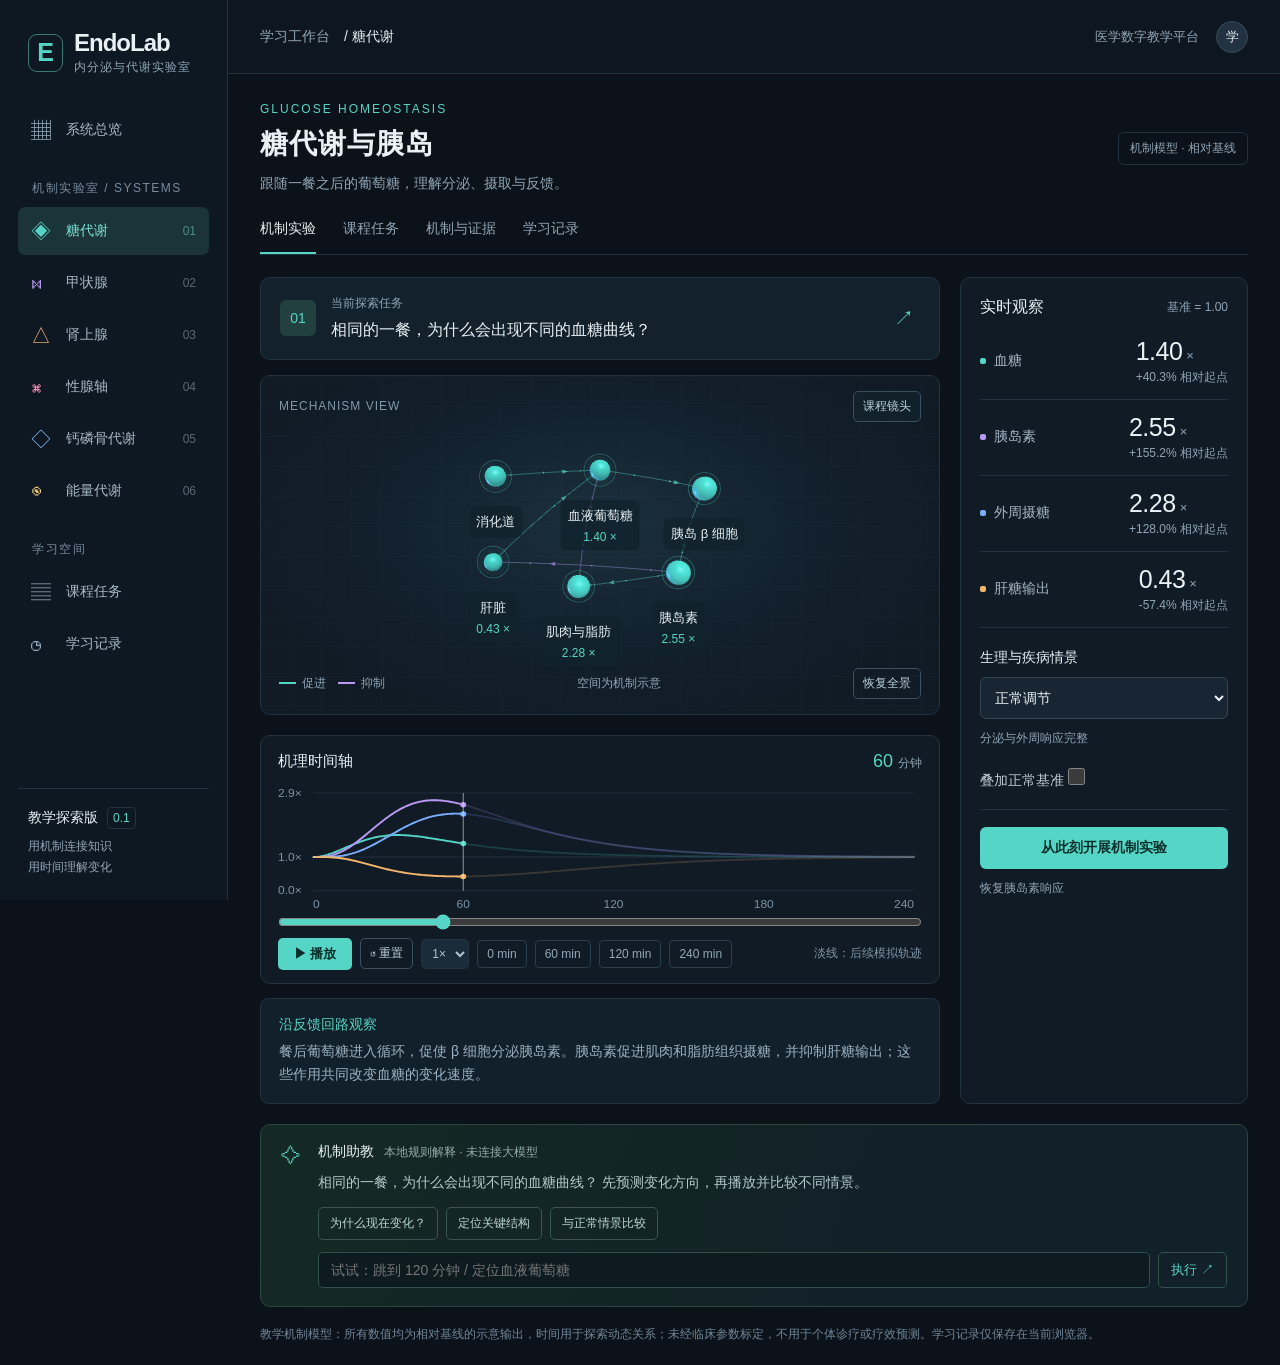
==== index.html @ 4e16eb35 "Build endocrine and metabolism mechanism learning platform" ====
<!doctype html>
<html lang="zh-CN"><head><meta charset="UTF-8"><meta name="viewport" content="width=device-width, initial-scale=1"><meta name="description" content="探索内分泌与代谢的动态机制、反馈回路和时间演化。"><title>EndoLab · 内分泌与代谢机制实验室</title><link rel="icon" type="image/svg+xml" href="data:image/svg+xml,%3Csvg xmlns='http://www.w3.org/2000/svg' viewBox='0 0 40 40'%3E%3Crect width='40' height='40' rx='10' fill='%2313212d'/%3E%3Cpath d='M11 10h18M11 20h13M11 30h18M11 10v20' stroke='%2355d5c5' stroke-width='4' fill='none'/%3E%3C/svg%3E"><link rel="stylesheet" href="./styles.css"><script type="importmap">{"imports":{"three":"./vendor/three.module.js"}}</script></head>
<body><div id="app"></div><script type="module" src="./app.js"></script></body></html>
---- styles.css ----
:root{color-scheme:dark;--bg:#0b121a;--surface:#101c27;--surface2:#152330;--line:#22323f;--text:#eaf1f5;--muted:#91a5b5;--mint:#55d5c5;--accent:var(--mint);font-family:Inter,-apple-system,BlinkMacSystemFont,"PingFang SC","Microsoft YaHei",sans-serif;font-size:16px}
*{box-sizing:border-box}body{margin:0;background:var(--bg);color:var(--text)}button,input,select{font:inherit}button,a,input,select{outline-offset:4px}button{cursor:pointer}button{color:inherit}button:disabled{cursor:default;opacity:.5}a{color:var(--mint);text-decoration:none}a:hover{text-decoration:underline}button{border:0;background:none}svg{display:block}p{line-height:1.75}h1,h2,h3,p{margin:0}button:focus-visible,a:focus-visible,input:focus-visible,select:focus-visible{outline:2px solid var(--mint)}
.shell{display:grid;grid-template-columns:228px minmax(0,1fr);min-height:100vh}.sidebar{border-right:1px solid var(--line);padding:29px 18px 22px;display:flex;flex-direction:column;background:#0e1822;position:sticky;top:0;height:100vh}.brand{display:flex;align-items:center;gap:11px;padding:0 10px 30px}.brand-symbol{width:35px;height:38px;border:1px solid #3b786f;color:var(--mint);font-size:25px;font-weight:700;display:grid;place-items:center;border-radius:9px}.brand-name{font-size:24px;letter-spacing:-1px;font-weight:650}.brand small{display:block;font-size:12px;color:var(--muted);letter-spacing:1px;margin-top:2px}.nav-label{font-size:12px;letter-spacing:1.5px;color:#788c9e;padding:22px 14px 10px}.side-button{display:flex;align-items:center;gap:12px;text-align:left;width:100%;padding:14px 13px;border-radius:7px;color:#a8b8c5;margin-bottom:4px;font-size:14px}.side-button:hover{background:#172633}.side-button.active{background:#1b3438;color:#7ce5d6}.side-icon{font-size:20px;line-height:1;width:23px;color:var(--color,var(--muted))}.side-num{margin-left:auto;font-size:12px;opacity:.5}.sidebar-bottom{margin-top:auto;border-top:1px solid var(--line);padding:18px 10px 0}.sidebar-bottom p{font-size:12px;color:var(--muted)}.edition{display:flex;align-items:center;gap:9px;font-size:14px;margin-bottom:7px}.edition span{padding:3px 5px;border:1px solid var(--line);border-radius:4px;font-size:12px;color:var(--mint)}
.main{min-width:0}.topbar{height:74px;border-bottom:1px solid var(--line);display:flex;align-items:center;justify-content:space-between;padding:0 32px;background:#0e1720}.breadcrumb{font-size:14px;color:var(--muted)}.breadcrumb b{font-weight:500;color:var(--text);margin-left:10px}.top-meta{display:flex;align-items:center;gap:17px;font-size:13px;color:var(--muted)}.avatar{display:grid;place-items:center;width:32px;height:32px;border:1px solid #3a4959;border-radius:50%;font-size:13px;background:#223242;color:#e3ebef}.mobile-menu{display:none}.content{max-width:1710px;margin:auto;padding:28px 32px 20px}.section-top{display:flex;justify-content:space-between;align-items:center;margin-bottom:24px;gap:16px}.eyebrow{font-size:12px;letter-spacing:2px;color:var(--accent);margin-bottom:9px}.section-top h1{font-size:28px;letter-spacing:1px;font-weight:600}.subtitle{font-size:14px;color:var(--muted);margin-top:8px}.chip{font-size:12px;border:1px solid var(--line);padding:7px 11px;border-radius:6px;color:var(--muted);white-space:nowrap}.tabs{display:flex;gap:27px;border-bottom:1px solid var(--line);margin-bottom:22px;overflow:auto}.tab{font-size:14px;color:var(--muted);padding:0 0 14px;white-space:nowrap;border-bottom:2px solid transparent}.tab.active{border-color:var(--mint);color:var(--text)}
.lab-grid{display:grid;grid-template-columns:minmax(0,1fr) 288px;gap:20px}.stage-column{min-width:0}.mission-bar{display:flex;gap:15px;align-items:center;padding:17px 19px;border:1px solid var(--line);border-radius:10px;background:#12212b;margin-bottom:15px}.mission-number{height:36px;min-width:36px;display:grid;place-items:center;background:#22403f;color:var(--mint);border-radius:6px;font-size:14px}.mission-bar small{display:block;color:var(--muted);font-size:12px;margin-bottom:6px}.mission-bar strong{font-size:16px;font-weight:500;line-height:1.5}.mission-go{margin-left:auto;min-width:28px;font-size:20px;color:var(--mint)}
.scene-wrap{position:relative;height:420px;min-width:0;overflow:hidden;background:radial-gradient(ellipse at 50% 44%,#1b303c 0,#12212d 43%,#101b26 75%);border:1px solid var(--line);border-radius:10px}.scene-wrap:before{content:"";position:absolute;inset:0;pointer-events:none;background-image:linear-gradient(#718da508 1px,transparent 1px),linear-gradient(90deg,#718da508 1px,transparent 1px);background-size:30px 30px}.scene{position:absolute;inset:20px 0 52px}.scene canvas{display:block}.scene-top{position:absolute;z-index:2;left:18px;right:18px;top:15px;display:flex;align-items:center;justify-content:space-between;pointer-events:none}.scene-caption{font-size:12px;color:#8197a7;letter-spacing:1px}.scene-mode{pointer-events:all;border:1px solid #38505f;border-radius:5px;padding:6px 9px;font-size:12px;background:#14232cc9;color:#bad1dd}.scene-bottom{position:absolute;bottom:15px;left:18px;right:18px;display:flex;align-items:center;justify-content:space-between;gap:9px;font-size:12px;color:var(--muted)}.legend{display:flex;align-items:center;gap:12px}.legend i{display:inline-block;width:17px;height:2px;margin-right:6px;vertical-align:middle;background:var(--accent)}.legend i.inhibit{background:#b998f4}.icon-btn{border:1px solid #3b5060;padding:6px 9px;border-radius:5px;color:#bccfdc;font-size:12px}.node-label{position:absolute;z-index:1;transform:translate(-50%,0);text-align:center;white-space:nowrap;padding:5px 7px;border-radius:6px;background:#12232dcf;max-width:150px}.node-label strong{font-size:13px;font-weight:500;display:block;line-height:1.7}.node-label .node-reading{font-size:12px;font-variant-numeric:tabular-nums;color:var(--accent)}.node-index{display:none}.node-label.selected{box-shadow:0 0 0 1px var(--accent);background:#1a343f}.scene-fallback{margin:90px auto;max-width:70%;line-height:1.8;color:var(--muted)}
.observations{border:1px solid var(--line);border-radius:10px;padding:19px 19px 15px;background:#101b26}.panel-heading{display:flex;align-items:center;justify-content:space-between;gap:8px}.panel-heading h2{font-size:16px;font-weight:500}.panel-heading span{font-size:12px;color:var(--muted)}.metrics{margin-top:6px}.metric{padding:16px 0;border-bottom:1px solid var(--line);display:flex;align-items:center;justify-content:space-between;gap:8px}.metric-name{font-size:14px;color:#a5b6c4;display:flex;align-items:center;gap:8px}.metric-dot{width:6px;height:6px;border-radius:2px;background:var(--color)}.metric-value{font-size:25px;letter-spacing:-.5px;font-variant-numeric:tabular-nums}.metric-value small{font-size:13px;color:var(--muted);margin-left:4px}.metric-change{font-size:12px;text-align:right;color:var(--muted);margin-top:3px}.control-block{padding-top:21px}.control-block label{font-size:14px;display:block;margin-bottom:10px}.select{width:100%;background:#172632;border:1px solid #344654;color:var(--text);font-size:14px;padding:11px 10px;border-radius:6px}.scenario-desc{font-size:12px;color:var(--muted);margin:9px 0 16px}.toggle-row{display:flex;align-items:center;justify-content:space-between;font-size:14px;color:#bdcad3;gap:12px;cursor:pointer}.toggle-row input{accent-color:var(--mint);width:17px;height:17px}.primary-btn{background:var(--mint);color:#0e302c;font-size:14px;font-weight:600;padding:12px 16px;border-radius:6px}.secondary-btn{border:1px solid #3b5362;color:#c3d3df;font-size:14px;padding:10px 14px;border-radius:6px;background:#14242f}.wide{width:100%}.intervene{border-top:1px solid var(--line);margin-top:19px;padding-top:17px}.intervene p{font-size:12px;color:var(--muted);margin-top:9px;line-height:1.7}.clear-branch{font-size:12px;color:var(--mint);margin-top:10px;padding:0}.focus-note{padding:16px 18px;border:1px solid var(--line);border-radius:8px;margin-top:14px;background:#11202a}.focus-note strong{font-size:14px;font-weight:500;color:var(--accent)}.focus-note p{font-size:14px;color:#9db1c1;margin-top:6px;line-height:1.7}
.timeline{margin-top:20px;border:1px solid var(--line);border-radius:10px;padding:18px 20px 14px;background:#101b26}.timeline-head{display:flex;align-items:center;justify-content:space-between;gap:10px}.timeline-title{font-size:15px;font-weight:500}.timeline-title span{font-size:12px;color:var(--muted);margin-left:9px}.time-label{font-size:18px;color:var(--mint);font-variant-numeric:tabular-nums}.time-label small{font-size:12px;color:var(--muted);margin-left:5px}.chart{height:138px;position:relative;margin-top:10px}.chart svg{width:100%;height:100%;overflow:visible}.chart-text{fill:#7c93a6;font-size:11px}.chart-line{fill:none;stroke-width:2;stroke-linejoin:round;stroke-linecap:round}.baseline-line{stroke-dasharray:5 5;opacity:.45}.chart-cursor{stroke:#e5f3f4;stroke-width:1;opacity:.6}.timeline-range{width:100%;height:14px;accent-color:var(--mint);cursor:pointer;margin:5px 0 9px}.playback{display:flex;gap:8px;align-items:center;flex-wrap:wrap}.play{background:var(--mint);color:#0a2e29;border-radius:5px;min-width:74px;padding:7px 12px;font-size:13px;font-weight:600}.speed{background:#1a2c39;border:1px solid var(--line);color:#b0c2d0;font-size:12px;border-radius:5px;padding:6px}.marker-btn{font-size:12px;color:#94a9b9;border:1px solid #2b3e4d;border-radius:4px;padding:6px 9px}.marker-btn:hover{border-color:var(--mint);color:var(--mint)}.timeline-foot{margin-left:auto;color:#7f95a7;font-size:12px}.guide{border:1px solid #294640;border-radius:10px;margin-top:20px;background:linear-gradient(110deg,#142923,#122029 70%);padding:18px 20px;display:flex;gap:17px}.guide-mark{font-size:20px;color:var(--mint);padding-top:2px}.guide-body{min-width:0;flex:1}.guide-title{font-size:14px;font-weight:500;display:flex;gap:10px;align-items:center}.guide-title span{font-size:12px;color:#92ada6;font-weight:400}.guide-output{font-size:14px;line-height:1.8;color:#b5c9cc;margin:9px 0 12px}.guide-actions{display:flex;gap:8px;flex-wrap:wrap}.guide-actions button{padding:7px 11px;border:1px solid #38564f;border-radius:5px;font-size:12px;color:#b9d8d0}.guide-form{display:flex;gap:8px;margin-top:12px}.guide-form input{flex:1;min-width:0;background:#0d1a20;border:1px solid #315049;border-radius:5px;padding:9px 12px;color:#ddece8;font-size:14px}.guide-form button{font-size:13px;color:var(--mint);padding:7px 12px;border:1px solid #315049;border-radius:5px}.footnote{font-size:12px;color:#708698;line-height:1.7;margin-top:17px}.page{display:none}.page.active{display:block}.catalog{display:grid;grid-template-columns:repeat(3,minmax(0,1fr));gap:18px}.catalog-card{display:flex;flex-direction:column;text-align:left;border:1px solid var(--line);background:#101f2b;padding:24px;border-radius:10px;transition:transform .2s,border .2s;min-height:255px}.catalog-card:hover{transform:translateY(-3px);border-color:var(--color)}.catalog-card .card-icon{color:var(--color);font-size:35px;margin-bottom:25px}.catalog-card h2{font-size:19px;font-weight:500;margin-bottom:12px}.catalog-card p{font-size:14px;color:var(--muted);line-height:1.8}.card-footer{font-size:12px;margin-top:auto;padding-top:18px;color:var(--color)}.overview-intro{max-width:720px;margin:0 0 27px;color:#a2b5c3;font-size:16px;line-height:1.85}.course-layout{display:grid;grid-template-columns:1.05fr 1fr;gap:22px}.paper-panel{border:1px solid var(--line);border-radius:10px;background:#11202b;padding:25px}.paper-panel h2{font-size:19px;font-weight:500;margin-bottom:17px}.paper-panel p{font-size:15px;color:#a9bdca;margin-bottom:15px}.step-row{display:flex;gap:17px;padding:18px 0;border-bottom:1px solid var(--line)}.step-row:last-child{border:0}.step-row .num{font-size:13px;color:var(--mint);padding-top:3px}.step-row h3{font-size:16px;font-weight:500;margin-bottom:8px}.step-row p{font-size:14px;margin-bottom:8px}.text-btn{font-size:13px;color:var(--mint);padding:3px 0}.quiz-option{display:flex;width:100%;text-align:left;padding:15px;margin-top:10px;border:1px solid #324858;border-radius:7px;font-size:14px;gap:10px;line-height:1.6}.quiz-option.correct{border-color:var(--mint);background:#173a35}.quiz-option.wrong{border-color:#e4a2a2;background:#392831}.quiz-result{margin-top:18px;font-size:14px;line-height:1.8;color:#b3d8ce}.knowledge-grid{display:grid;grid-template-columns:1.2fr 1fr;gap:22px}.relation{display:flex;align-items:center;justify-content:space-between;gap:10px;padding:14px 0;border-bottom:1px solid var(--line);font-size:14px}.relation em{font-size:12px;font-style:normal;color:var(--mint)}.relation em.negative{color:#b998f4}.source-link{display:block;font-size:14px;padding:14px 0;border-bottom:1px solid var(--line);line-height:1.7}.source-link small{display:block;font-size:12px;color:var(--muted)}.history-empty{padding:70px 25px;text-align:center;border:1px dashed #344959;border-radius:10px}.history-empty p{color:var(--muted);font-size:15px;margin-bottom:17px}.history-list{border:1px solid var(--line);border-radius:9px;padding:0 22px}.history-item{display:grid;grid-template-columns:160px 1fr auto;gap:20px;align-items:center;padding:20px 0;border-bottom:1px solid var(--line);font-size:14px}.history-item:last-child{border:0}.history-item small{color:var(--muted);font-size:12px}.history-head{display:flex;justify-content:space-between;align-items:center;margin-bottom:20px}.history-head p{font-size:14px;color:var(--muted)}.toast{position:fixed;z-index:8;bottom:25px;left:50%;transform:translateX(-50%);border:1px solid #406057;background:#1a352e;color:#deeee5;padding:13px 20px;border-radius:8px;font-size:14px;box-shadow:0 12px 40px #0005}.sr-only{position:absolute;width:1px;height:1px;overflow:hidden;clip:rect(0,0,0,0)}
@media(min-width:1001px){.scene-wrap{height:340px}.metric{padding:13px 0}.timeline{padding:15px 17px 13px}.timeline-title span{display:none}.chart{height:128px}.scene{inset:15px 0 48px}}
@media(min-width:1650px){.scene-wrap{height:380px}.chart{height:148px}.lab-grid{grid-template-columns:minmax(0,1fr) 310px}.content{padding:32px 42px}.sidebar{padding-top:34px}}
@media(max-width:1200px){.shell{grid-template-columns:195px minmax(0,1fr)}.sidebar{padding-left:10px;padding-right:10px}.content{padding:24px 22px}.topbar{padding:0 22px}.lab-grid{grid-template-columns:minmax(0,1fr) 248px;gap:14px}.scene-wrap{height:400px}.node-label strong{font-size:12px}.observations{padding:16px 15px}.catalog{grid-template-columns:repeat(2,1fr)}.timeline-foot{display:none}}
@media(max-width:1000px){.lab-grid{grid-template-columns:1fr}.observations{display:grid;grid-template-columns:1fr 1fr;gap:0 24px}.observations>.panel-heading{grid-column:1/-1}.metrics{grid-row:2/4}.control-block{grid-column:2}.intervene{grid-column:2}.course-layout,.knowledge-grid{grid-template-columns:1fr}.scene-wrap{height:450px}.node-label strong{font-size:14px}}
@media(max-width:720px){.shell{display:block}.sidebar{display:none;position:fixed;z-index:10;width:230px;box-shadow:20px 0 100px #000a}.sidebar.open{display:flex}.topbar{height:62px;padding:0 17px}.mobile-menu{display:block;color:var(--mint);font-size:21px;margin-right:12px}.topbar-left{display:flex;align-items:center}.top-meta>span{display:none}.content{padding:22px 15px}.section-top{align-items:flex-start;margin-bottom:20px}.section-top h1{font-size:23px}.section-top .chip{display:none}.subtitle{font-size:14px;line-height:1.8}.eyebrow{font-size:11px;letter-spacing:1px}.tabs{gap:25px}.scene-wrap{height:385px}.scene{inset:25px -30px 60px}.node-label strong{font-size:12px}.node-label{padding:3px 4px}.scene-bottom{font-size:11px;left:12px;right:12px}.scene-bottom>.legend{gap:8px}.mission-bar{padding:14px 13px;gap:11px}.mission-bar strong{font-size:14px}.mission-go{display:none}.observations{gap:0 15px;padding:16px 14px}.metric-value{font-size:22px}.metric-name{font-size:13px}.select{font-size:13px;padding:10px 5px}.control-block label,.toggle-row{font-size:13px}.timeline{padding:16px 14px}.timeline-title span{display:none}.guide{padding:16px 14px;gap:11px}.catalog{grid-template-columns:1fr}.catalog-card{min-height:215px}.history-item{grid-template-columns:1fr;gap:8px}.history-head{gap:16px}.paper-panel{padding:21px}.guide-title{flex-wrap:wrap}.guide-form input{font-size:13px}.primary-btn{font-size:13px;padding:11px}.footnote{font-size:12px}}
.legend i{background:var(--mint)}.legend i.inhibit{background:#b998f4}.chart-text{font-size:12px}
@media(max-width:480px){.observations{display:block}.metrics{display:grid;grid-template-columns:1fr 1fr;gap:0 20px}.metric{display:block}.metric-value{margin-top:8px}.metric-change{text-align:left}.metric-name{font-size:14px}.control-block label,.toggle-row{font-size:14px}.select{font-size:14px;padding:11px}.node-label strong{font-size:12px}}
@media(prefers-reduced-motion:reduce){*{scroll-behavior:auto!important;transition:none!important}}
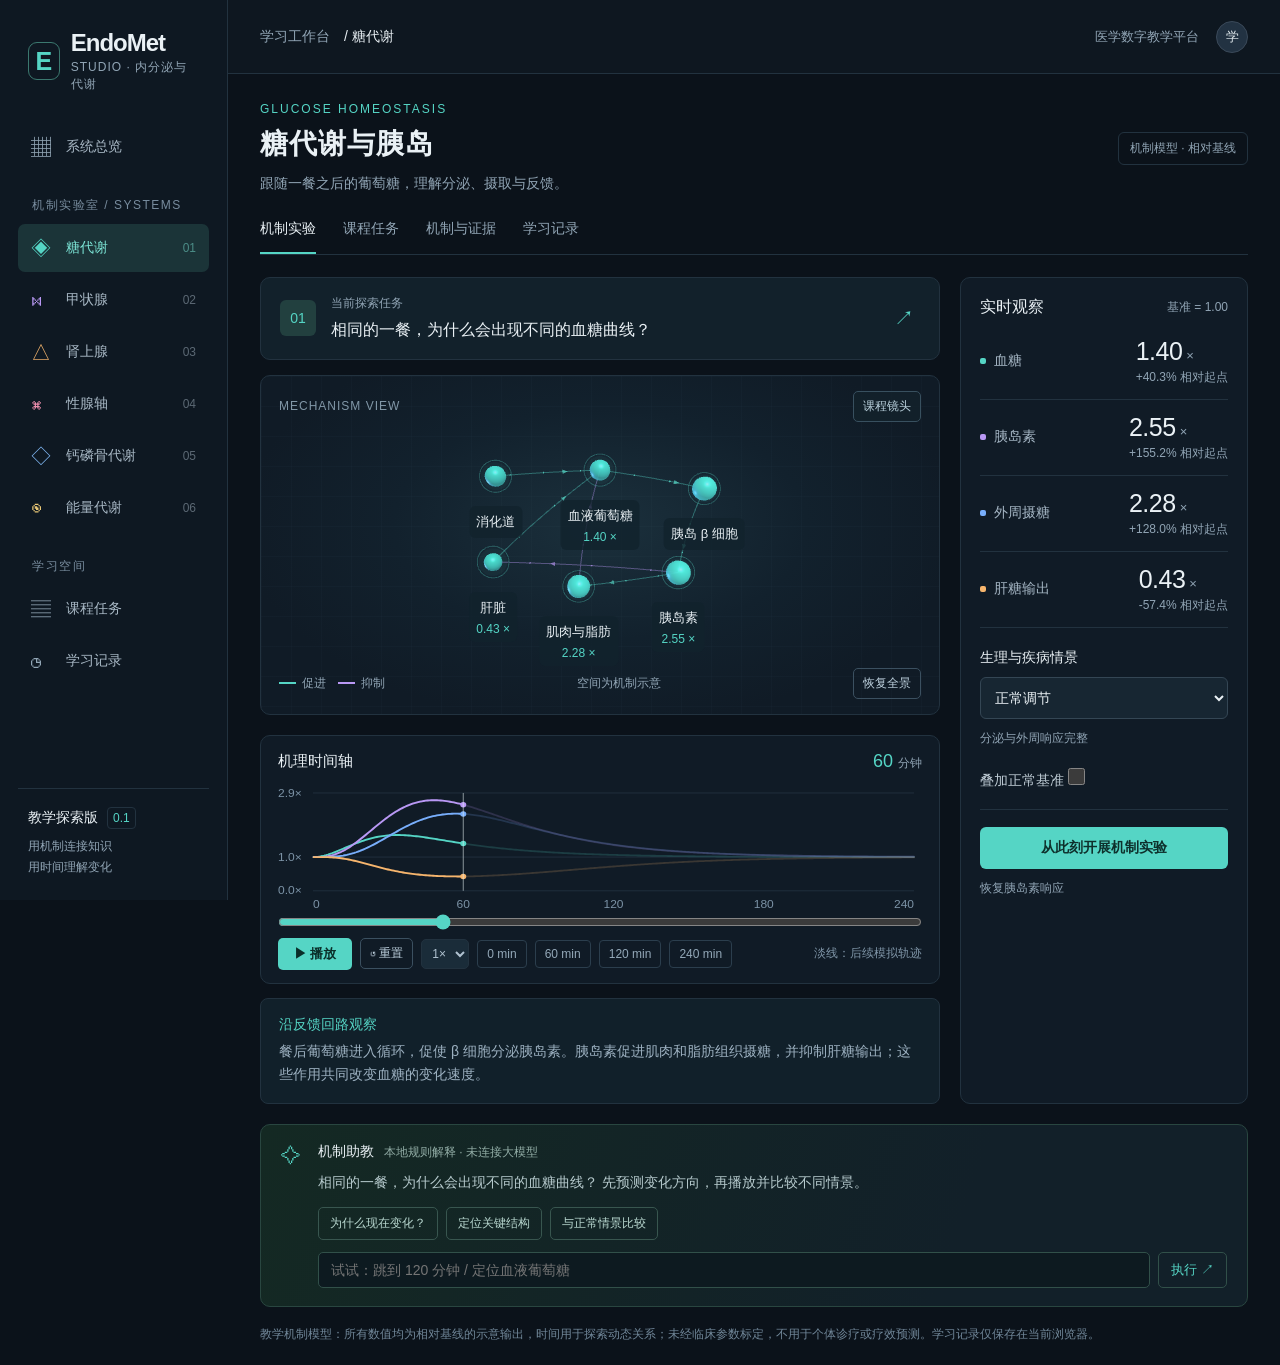
==== commit fa48a5dc: "Name platform EndoMet Studio and clarify topic studios" ====
--- a/index.html
+++ b/index.html
@@ -1,3 +1,3 @@
 <!doctype html>
-<html lang="zh-CN"><head><meta charset="UTF-8"><meta name="viewport" content="width=device-width, initial-scale=1"><meta name="description" content="探索内分泌与代谢的动态机制、反馈回路和时间演化。"><title>EndoLab · 内分泌与代谢机制实验室</title><link rel="icon" type="image/svg+xml" href="data:image/svg+xml,%3Csvg xmlns='http://www.w3.org/2000/svg' viewBox='0 0 40 40'%3E%3Crect width='40' height='40' rx='10' fill='%2313212d'/%3E%3Cpath d='M11 10h18M11 20h13M11 30h18M11 10v20' stroke='%2355d5c5' stroke-width='4' fill='none'/%3E%3C/svg%3E"><link rel="stylesheet" href="./styles.css"><script type="importmap">{"imports":{"three":"./vendor/three.module.js"}}</script></head>
+<html lang="zh-CN"><head><meta charset="UTF-8"><meta name="viewport" content="width=device-width, initial-scale=1"><meta name="description" content="探索内分泌与代谢的动态机制、反馈回路和时间演化。"><title>EndoMet Studio · 内分泌与代谢疾病实验室</title><link rel="icon" type="image/svg+xml" href="data:image/svg+xml,%3Csvg xmlns='http://www.w3.org/2000/svg' viewBox='0 0 40 40'%3E%3Crect width='40' height='40' rx='10' fill='%2313212d'/%3E%3Cpath d='M11 10h18M11 20h13M11 30h18M11 10v20' stroke='%2355d5c5' stroke-width='4' fill='none'/%3E%3C/svg%3E"><link rel="stylesheet" href="./styles.css"><script type="importmap">{"imports":{"three":"./vendor/three.module.js"}}</script></head>
 <body><div id="app"></div><script type="module" src="./app.js"></script></body></html>
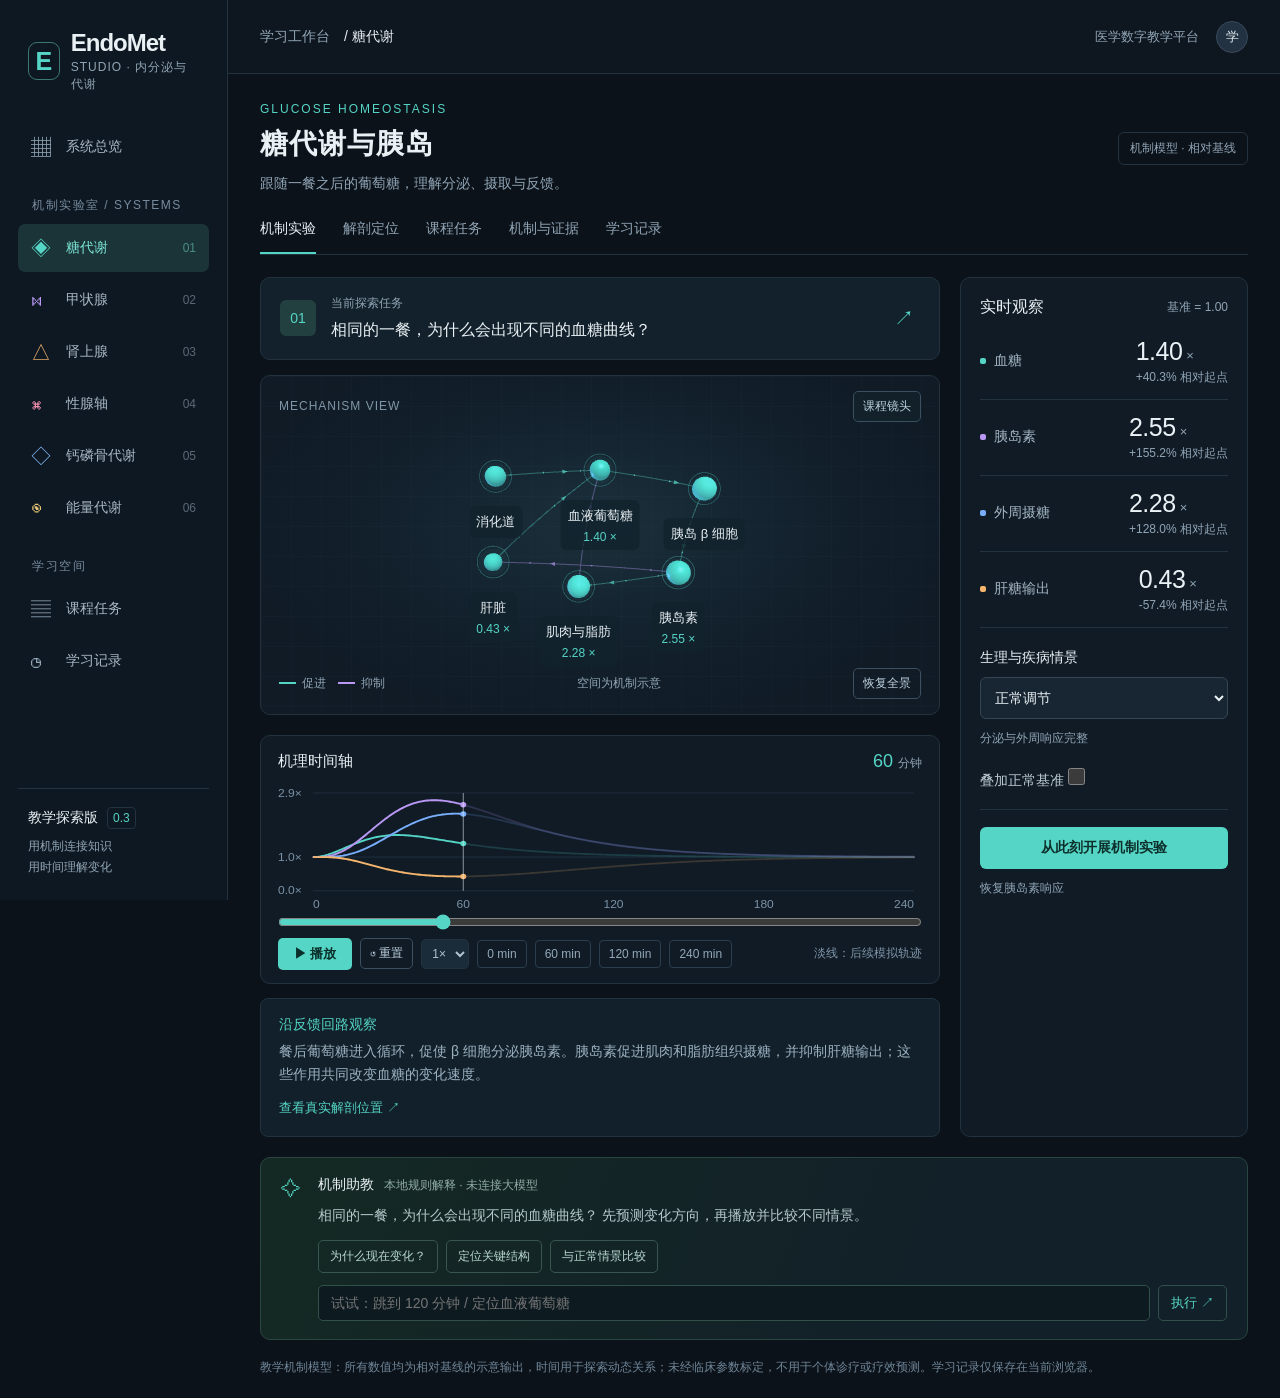
==== commit a87a1b03: "Add verified reference anatomy and layered organ exploration" ====
--- a/index.html
+++ b/index.html
@@ -1,3 +1,3 @@
 <!doctype html>
-<html lang="zh-CN"><head><meta charset="UTF-8"><meta name="viewport" content="width=device-width, initial-scale=1"><meta name="description" content="探索内分泌与代谢的动态机制、反馈回路和时间演化。"><title>EndoMet Studio · 内分泌与代谢疾病实验室</title><link rel="icon" type="image/svg+xml" href="data:image/svg+xml,%3Csvg xmlns='http://www.w3.org/2000/svg' viewBox='0 0 40 40'%3E%3Crect width='40' height='40' rx='10' fill='%2313212d'/%3E%3Cpath d='M11 10h18M11 20h13M11 30h18M11 10v20' stroke='%2355d5c5' stroke-width='4' fill='none'/%3E%3C/svg%3E"><link rel="stylesheet" href="./styles.css"><script type="importmap">{"imports":{"three":"./vendor/three.module.js"}}</script></head>
+<html lang="zh-CN"><head><meta charset="UTF-8"><meta name="viewport" content="width=device-width, initial-scale=1"><meta name="description" content="探索内分泌与代谢的动态机制、反馈回路和时间演化。"><title>EndoMet Studio · 内分泌与代谢疾病实验室</title><link rel="icon" type="image/svg+xml" href="data:image/svg+xml,%3Csvg xmlns='http://www.w3.org/2000/svg' viewBox='0 0 40 40'%3E%3Crect width='40' height='40' rx='10' fill='%2313212d'/%3E%3Cpath d='M11 10h18M11 20h13M11 30h18M11 10v20' stroke='%2355d5c5' stroke-width='4' fill='none'/%3E%3C/svg%3E"><link rel="stylesheet" href="./styles.css"><link rel="stylesheet" href="./anatomy.css"><script type="importmap">{"imports":{"three":"./vendor/three.module.js"}}</script></head>
 <body><div id="app"></div><script type="module" src="./app.js"></script></body></html>
--- a/styles.css
+++ b/styles.css
@@ -14,3 +14,5 @@
 .legend i{background:var(--mint)}.legend i.inhibit{background:#b998f4}.chart-text{font-size:12px}
 @media(max-width:480px){.observations{display:block}.metrics{display:grid;grid-template-columns:1fr 1fr;gap:0 20px}.metric{display:block}.metric-value{margin-top:8px}.metric-change{text-align:left}.metric-name{font-size:14px}.control-block label,.toggle-row{font-size:14px}.select{font-size:14px;padding:11px}.node-label strong{font-size:12px}}
 @media(prefers-reduced-motion:reduce){*{scroll-behavior:auto!important;transition:none!important}}
+.evidence-panel{margin-top:20px}.evidence-list{padding-left:20px;color:#a9bdca;font-size:14px;line-height:1.8}.evidence-list li+li{margin-top:9px}.evidence-details summary{cursor:pointer;color:var(--mint);font-size:14px;line-height:1.6}.state-definitions{margin:0}.state-definitions dt{font-size:14px;color:var(--text);margin-top:18px}.state-definitions dd{margin:6px 0 0;font-size:14px;line-height:1.8;color:var(--muted)}
+.course-progress{display:flex;align-items:center;gap:16px;color:var(--mint);font-size:14px;margin:20px 0 12px}.course-progress progress{min-width:60px;flex:1;width:100px;height:8px;accent-color:var(--mint)}.paper-panel .course-session-note{font-size:12px;color:var(--muted)}.step-body{min-width:0;flex:1}.step-done h3{color:var(--mint)}.prediction{border:0;margin:14px 0;padding:0;min-width:0}.prediction legend{font-size:14px;color:#c3d3df;line-height:1.7;margin-bottom:10px}.prediction-option{display:block;width:100%;text-align:left;line-height:1.7;padding:10px 12px;margin-bottom:8px;border:1px solid #324858;border-radius:6px;font-size:14px}.prediction-option.selected{border-color:var(--mint);background:#173a35}.prediction:disabled .prediction-option{cursor:default}.paper-panel .prediction-feedback{font-size:13px;color:#b3d8ce}.course-reset{margin-top:22px}.course-observation{display:flex;align-items:center;justify-content:space-between;gap:16px;border:1px solid #35534e;border-radius:8px;background:#142c29;padding:15px 18px;margin-bottom:15px}.course-observation[hidden]{display:none}.course-observation strong{font-size:14px;color:var(--mint)}.course-observation p{font-size:13px;color:#b1c9c4;margin-top:6px}.course-observation button{flex-shrink:0;font-size:13px}@media(max-width:720px){.course-observation{align-items:stretch;flex-direction:column}.course-observation button{width:100%}}
--- a/anatomy.css
+++ b/anatomy.css
@@ -0,0 +1,3 @@
+.anatomy-intro{display:flex;justify-content:space-between;align-items:center;gap:20px;margin:24px 0 14px}.anatomy-intro h2{font-size:25px;margin:7px 0}.anatomy-intro p{color:var(--muted);margin:0;line-height:1.7}.anatomy-session{padding:12px 16px;border:1px solid var(--line);border-radius:10px;background:var(--surface);font-size:12px;color:var(--muted);line-height:1.7}.anatomy-toolbar{display:flex;align-items:flex-end;gap:16px;flex-wrap:wrap;margin:18px 0}.anatomy-picker{display:grid;gap:7px;font-size:12px;min-width:220px}.anatomy-picker select{width:100%}.anatomy-layers{display:flex;gap:4px;padding:4px;background:#192b38;border-radius:10px}.anatomy-layers button{border:0;border-radius:7px;padding:10px 14px;background:transparent;color:#aec1cf;cursor:pointer;font:inherit;font-size:12px}.anatomy-layers button[aria-pressed=true]{background:#2b4d50;color:#b7f0e6;box-shadow:0 2px 6px #172e1510}.anatomy-toolbar button:disabled{opacity:.45;cursor:default}.anatomy-layout{display:grid;grid-template-columns:minmax(0,1fr) 265px;gap:18px;align-items:start}.anatomy-stage{position:relative;height:620px;border:1px solid #2b404e;border-radius:16px;overflow:hidden;background:radial-gradient(ellipse at 50% 42%,#223848,#101e29)}.anatomy-viewport{position:absolute;inset:10px 10px 42px;overflow:hidden}.anatomy-canvas{display:block;width:100%;height:100%;touch-action:none}.anatomy-label{position:absolute;transform:translate(-50%,-50%);white-space:nowrap;padding:5px 8px;max-width:150px;border:1px solid #476271;border-radius:6px;font:inherit;font-size:11px;color:#d8e5eb;background:#182c3ae8;box-shadow:0 2px 8px #2940320c;cursor:pointer}.anatomy-label.selected{background:#234c48;color:#c8fff3;border-color:#71b9a9;z-index:3}.anatomy-label[hidden]{display:none}.anatomy-status{position:absolute;inset:0;display:grid;place-items:center;padding:30px;text-align:center;line-height:1.8;color:#c4d7df;background:#132430ef;pointer-events:none}.anatomy-status[hidden]{display:none}.anatomy-orientation{position:absolute;bottom:14px;left:16px;right:16px;text-align:center;font-size:11px;color:#97b0bd;pointer-events:none}.anatomy-details{padding:20px;min-width:0}.anatomy-details h2{margin:0 0 12px;font-size:19px}.anatomy-details h3{margin:22px 0 12px;font-size:12px}.anatomy-details p{font-size:12px;color:var(--muted);line-height:1.9}.anatomy-details .toggle-row{font-size:12px;margin:18px 0}.anatomy-structure{display:flex;gap:8px;align-items:center;width:100%;background:transparent;border:1px solid #2b404e;border-radius:8px;padding:10px;margin-bottom:7px;font:inherit;font-size:12px;text-align:left;cursor:pointer}.anatomy-structure.selected{background:#213d3e;border-color:#477c75}.anatomy-structure i{width:8px;height:8px;flex:0 0 8px;border-radius:50%}.anatomy-structure small{margin-left:auto;color:#92a6b3;font-size:10px}.anatomy-coverage{padding:12px;background:#152936;border-radius:8px}.anatomy-credits{margin-top:20px;font-size:11px;overflow-wrap:anywhere;border-top:1px solid #2b404e;padding-top:14px}.anatomy-credits summary{cursor:pointer;color:#a9c5ca}.anatomy-credits a{color:#8ee3d1;text-underline-offset:3px}.anatomy-credits p{font-size:11px}.focus-note .text-btn{margin-top:9px}.anatomy-intro .secondary-btn{white-space:nowrap}
+@media(max-width:1100px){.anatomy-layout{grid-template-columns:minmax(0,1fr) 235px}.anatomy-stage{height:580px}.anatomy-toolbar{gap:12px}.anatomy-layers button{padding:10px}}
+@media(max-width:760px){.anatomy-intro{align-items:flex-start;flex-direction:column;gap:14px}.anatomy-intro h2{font-size:22px}.anatomy-layout{grid-template-columns:minmax(0,1fr)}.anatomy-stage{height:520px}.anatomy-picker{width:100%;min-width:0}.anatomy-toolbar{gap:10px}.anatomy-layers{flex:1}.anatomy-layers button{flex:1;padding:10px 8px}.anatomy-toolbar>.icon-btn{font-size:11px;padding:8px}.anatomy-details{padding:18px}.anatomy-label{font-size:10px;padding:4px 6px}.anatomy-session{padding:10px 12px}.anatomy-orientation{font-size:10px}}
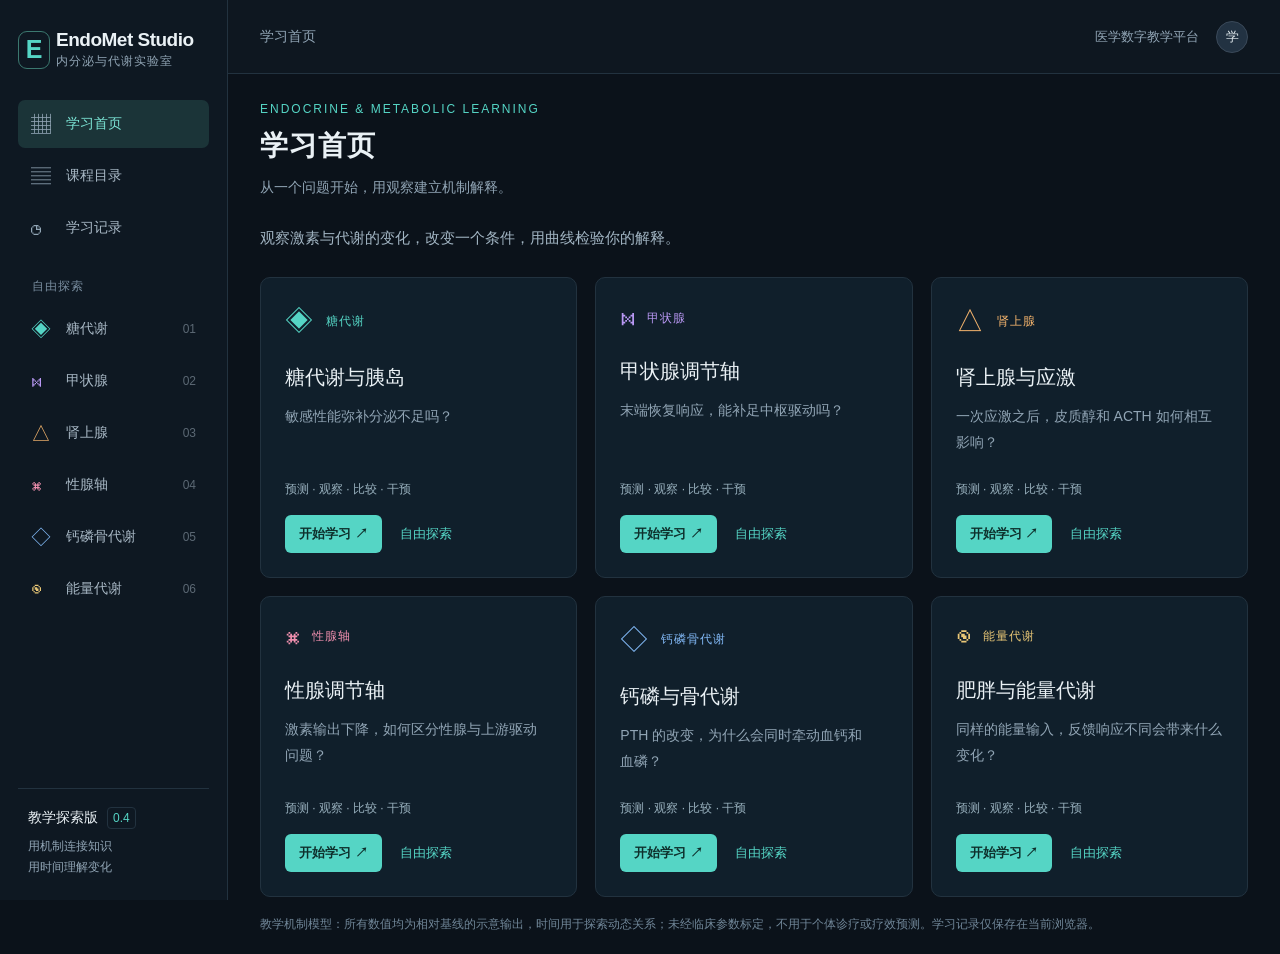
==== commit 850d81a5: "Build course-led v0.4 workspace and reference anatomy upgrade" ====
--- a/index.html
+++ b/index.html
@@ -1,3 +1,3 @@
 <!doctype html>
-<html lang="zh-CN"><head><meta charset="UTF-8"><meta name="viewport" content="width=device-width, initial-scale=1"><meta name="description" content="探索内分泌与代谢的动态机制、反馈回路和时间演化。"><title>EndoMet Studio · 内分泌与代谢疾病实验室</title><link rel="icon" type="image/svg+xml" href="data:image/svg+xml,%3Csvg xmlns='http://www.w3.org/2000/svg' viewBox='0 0 40 40'%3E%3Crect width='40' height='40' rx='10' fill='%2313212d'/%3E%3Cpath d='M11 10h18M11 20h13M11 30h18M11 10v20' stroke='%2355d5c5' stroke-width='4' fill='none'/%3E%3C/svg%3E"><link rel="stylesheet" href="./styles.css"><link rel="stylesheet" href="./anatomy.css"><script type="importmap">{"imports":{"three":"./vendor/three.module.js"}}</script></head>
+<html lang="zh-CN"><head><meta charset="UTF-8"><meta name="viewport" content="width=device-width, initial-scale=1"><meta name="description" content="探索内分泌与代谢的动态机制、反馈回路和时间演化。"><title>EndoMet Studio · 内分泌与代谢实验室</title><link rel="icon" type="image/svg+xml" href="data:image/svg+xml,%3Csvg xmlns='http://www.w3.org/2000/svg' viewBox='0 0 40 40'%3E%3Crect width='40' height='40' rx='10' fill='%2313212d'/%3E%3Cpath d='M11 10h18M11 20h13M11 30h18M11 10v20' stroke='%2355d5c5' stroke-width='4' fill='none'/%3E%3C/svg%3E"><link rel="stylesheet" href="./styles.css"><link rel="stylesheet" href="./anatomy.css"><link rel="stylesheet" href="./workspace.css"><script type="importmap">{"imports":{"three":"./vendor/three.module.js"}}</script></head>
 <body><div id="app"></div><script type="module" src="./app.js"></script></body></html>
--- a/styles.css
+++ b/styles.css
@@ -1,6 +1,6 @@
 :root{color-scheme:dark;--bg:#0b121a;--surface:#101c27;--surface2:#152330;--line:#22323f;--text:#eaf1f5;--muted:#91a5b5;--mint:#55d5c5;--accent:var(--mint);font-family:Inter,-apple-system,BlinkMacSystemFont,"PingFang SC","Microsoft YaHei",sans-serif;font-size:16px}
 *{box-sizing:border-box}body{margin:0;background:var(--bg);color:var(--text)}button,input,select{font:inherit}button,a,input,select{outline-offset:4px}button{cursor:pointer}button{color:inherit}button:disabled{cursor:default;opacity:.5}a{color:var(--mint);text-decoration:none}a:hover{text-decoration:underline}button{border:0;background:none}svg{display:block}p{line-height:1.75}h1,h2,h3,p{margin:0}button:focus-visible,a:focus-visible,input:focus-visible,select:focus-visible{outline:2px solid var(--mint)}
-.shell{display:grid;grid-template-columns:228px minmax(0,1fr);min-height:100vh}.sidebar{border-right:1px solid var(--line);padding:29px 18px 22px;display:flex;flex-direction:column;background:#0e1822;position:sticky;top:0;height:100vh}.brand{display:flex;align-items:center;gap:11px;padding:0 10px 30px}.brand-symbol{width:35px;height:38px;border:1px solid #3b786f;color:var(--mint);font-size:25px;font-weight:700;display:grid;place-items:center;border-radius:9px}.brand-name{font-size:24px;letter-spacing:-1px;font-weight:650}.brand small{display:block;font-size:12px;color:var(--muted);letter-spacing:1px;margin-top:2px}.nav-label{font-size:12px;letter-spacing:1.5px;color:#788c9e;padding:22px 14px 10px}.side-button{display:flex;align-items:center;gap:12px;text-align:left;width:100%;padding:14px 13px;border-radius:7px;color:#a8b8c5;margin-bottom:4px;font-size:14px}.side-button:hover{background:#172633}.side-button.active{background:#1b3438;color:#7ce5d6}.side-icon{font-size:20px;line-height:1;width:23px;color:var(--color,var(--muted))}.side-num{margin-left:auto;font-size:12px;opacity:.5}.sidebar-bottom{margin-top:auto;border-top:1px solid var(--line);padding:18px 10px 0}.sidebar-bottom p{font-size:12px;color:var(--muted)}.edition{display:flex;align-items:center;gap:9px;font-size:14px;margin-bottom:7px}.edition span{padding:3px 5px;border:1px solid var(--line);border-radius:4px;font-size:12px;color:var(--mint)}
+.shell{display:grid;grid-template-columns:228px minmax(0,1fr);min-height:100vh}.sidebar{border-right:1px solid var(--line);padding:29px 18px 22px;display:flex;flex-direction:column;background:#0e1822;position:sticky;top:0;height:100vh}.brand{display:flex;align-items:center;gap:6px;padding:0 0 30px}.brand-symbol{flex:0 0 32px;width:32px;height:38px;border:1px solid #3b786f;color:var(--mint);font-size:25px;font-weight:700;display:grid;place-items:center;border-radius:9px}.brand-name{font-size:19px;letter-spacing:-.5px;font-weight:650;white-space:nowrap}.brand small{display:block;white-space:nowrap;font-size:12px;color:var(--muted);letter-spacing:1px;margin-top:2px}.nav-label{font-size:12px;letter-spacing:1.5px;color:#788c9e;padding:22px 14px 10px}.side-button{display:flex;align-items:center;gap:12px;text-align:left;width:100%;padding:14px 13px;border-radius:7px;color:#a8b8c5;margin-bottom:4px;font-size:14px}.side-button:hover{background:#172633}.side-button.active{background:#1b3438;color:#7ce5d6}.side-icon{font-size:20px;line-height:1;width:23px;color:var(--color,var(--muted))}.side-num{margin-left:auto;font-size:12px;opacity:.5}.sidebar-bottom{margin-top:auto;border-top:1px solid var(--line);padding:18px 10px 0}.sidebar-bottom p{font-size:12px;color:var(--muted)}.edition{display:flex;align-items:center;gap:9px;font-size:14px;margin-bottom:7px}.edition span{padding:3px 5px;border:1px solid var(--line);border-radius:4px;font-size:12px;color:var(--mint)}
 .main{min-width:0}.topbar{height:74px;border-bottom:1px solid var(--line);display:flex;align-items:center;justify-content:space-between;padding:0 32px;background:#0e1720}.breadcrumb{font-size:14px;color:var(--muted)}.breadcrumb b{font-weight:500;color:var(--text);margin-left:10px}.top-meta{display:flex;align-items:center;gap:17px;font-size:13px;color:var(--muted)}.avatar{display:grid;place-items:center;width:32px;height:32px;border:1px solid #3a4959;border-radius:50%;font-size:13px;background:#223242;color:#e3ebef}.mobile-menu{display:none}.content{max-width:1710px;margin:auto;padding:28px 32px 20px}.section-top{display:flex;justify-content:space-between;align-items:center;margin-bottom:24px;gap:16px}.eyebrow{font-size:12px;letter-spacing:2px;color:var(--accent);margin-bottom:9px}.section-top h1{font-size:28px;letter-spacing:1px;font-weight:600}.subtitle{font-size:14px;color:var(--muted);margin-top:8px}.chip{font-size:12px;border:1px solid var(--line);padding:7px 11px;border-radius:6px;color:var(--muted);white-space:nowrap}.tabs{display:flex;gap:27px;border-bottom:1px solid var(--line);margin-bottom:22px;overflow:auto}.tab{font-size:14px;color:var(--muted);padding:0 0 14px;white-space:nowrap;border-bottom:2px solid transparent}.tab.active{border-color:var(--mint);color:var(--text)}
 .lab-grid{display:grid;grid-template-columns:minmax(0,1fr) 288px;gap:20px}.stage-column{min-width:0}.mission-bar{display:flex;gap:15px;align-items:center;padding:17px 19px;border:1px solid var(--line);border-radius:10px;background:#12212b;margin-bottom:15px}.mission-number{height:36px;min-width:36px;display:grid;place-items:center;background:#22403f;color:var(--mint);border-radius:6px;font-size:14px}.mission-bar small{display:block;color:var(--muted);font-size:12px;margin-bottom:6px}.mission-bar strong{font-size:16px;font-weight:500;line-height:1.5}.mission-go{margin-left:auto;min-width:28px;font-size:20px;color:var(--mint)}
 .scene-wrap{position:relative;height:420px;min-width:0;overflow:hidden;background:radial-gradient(ellipse at 50% 44%,#1b303c 0,#12212d 43%,#101b26 75%);border:1px solid var(--line);border-radius:10px}.scene-wrap:before{content:"";position:absolute;inset:0;pointer-events:none;background-image:linear-gradient(#718da508 1px,transparent 1px),linear-gradient(90deg,#718da508 1px,transparent 1px);background-size:30px 30px}.scene{position:absolute;inset:20px 0 52px}.scene canvas{display:block}.scene-top{position:absolute;z-index:2;left:18px;right:18px;top:15px;display:flex;align-items:center;justify-content:space-between;pointer-events:none}.scene-caption{font-size:12px;color:#8197a7;letter-spacing:1px}.scene-mode{pointer-events:all;border:1px solid #38505f;border-radius:5px;padding:6px 9px;font-size:12px;background:#14232cc9;color:#bad1dd}.scene-bottom{position:absolute;bottom:15px;left:18px;right:18px;display:flex;align-items:center;justify-content:space-between;gap:9px;font-size:12px;color:var(--muted)}.legend{display:flex;align-items:center;gap:12px}.legend i{display:inline-block;width:17px;height:2px;margin-right:6px;vertical-align:middle;background:var(--accent)}.legend i.inhibit{background:#b998f4}.icon-btn{border:1px solid #3b5060;padding:6px 9px;border-radius:5px;color:#bccfdc;font-size:12px}.node-label{position:absolute;z-index:1;transform:translate(-50%,0);text-align:center;white-space:nowrap;padding:5px 7px;border-radius:6px;background:#12232dcf;max-width:150px}.node-label strong{font-size:13px;font-weight:500;display:block;line-height:1.7}.node-label .node-reading{font-size:12px;font-variant-numeric:tabular-nums;color:var(--accent)}.node-index{display:none}.node-label.selected{box-shadow:0 0 0 1px var(--accent);background:#1a343f}.scene-fallback{margin:90px auto;max-width:70%;line-height:1.8;color:var(--muted)}
--- a/anatomy.css
+++ b/anatomy.css
@@ -1,3 +1,25 @@
 .anatomy-intro{display:flex;justify-content:space-between;align-items:center;gap:20px;margin:24px 0 14px}.anatomy-intro h2{font-size:25px;margin:7px 0}.anatomy-intro p{color:var(--muted);margin:0;line-height:1.7}.anatomy-session{padding:12px 16px;border:1px solid var(--line);border-radius:10px;background:var(--surface);font-size:12px;color:var(--muted);line-height:1.7}.anatomy-toolbar{display:flex;align-items:flex-end;gap:16px;flex-wrap:wrap;margin:18px 0}.anatomy-picker{display:grid;gap:7px;font-size:12px;min-width:220px}.anatomy-picker select{width:100%}.anatomy-layers{display:flex;gap:4px;padding:4px;background:#192b38;border-radius:10px}.anatomy-layers button{border:0;border-radius:7px;padding:10px 14px;background:transparent;color:#aec1cf;cursor:pointer;font:inherit;font-size:12px}.anatomy-layers button[aria-pressed=true]{background:#2b4d50;color:#b7f0e6;box-shadow:0 2px 6px #172e1510}.anatomy-toolbar button:disabled{opacity:.45;cursor:default}.anatomy-layout{display:grid;grid-template-columns:minmax(0,1fr) 265px;gap:18px;align-items:start}.anatomy-stage{position:relative;height:620px;border:1px solid #2b404e;border-radius:16px;overflow:hidden;background:radial-gradient(ellipse at 50% 42%,#223848,#101e29)}.anatomy-viewport{position:absolute;inset:10px 10px 42px;overflow:hidden}.anatomy-canvas{display:block;width:100%;height:100%;touch-action:none}.anatomy-label{position:absolute;transform:translate(-50%,-50%);white-space:nowrap;padding:5px 8px;max-width:150px;border:1px solid #476271;border-radius:6px;font:inherit;font-size:11px;color:#d8e5eb;background:#182c3ae8;box-shadow:0 2px 8px #2940320c;cursor:pointer}.anatomy-label.selected{background:#234c48;color:#c8fff3;border-color:#71b9a9;z-index:3}.anatomy-label[hidden]{display:none}.anatomy-status{position:absolute;inset:0;display:grid;place-items:center;padding:30px;text-align:center;line-height:1.8;color:#c4d7df;background:#132430ef;pointer-events:none}.anatomy-status[hidden]{display:none}.anatomy-orientation{position:absolute;bottom:14px;left:16px;right:16px;text-align:center;font-size:11px;color:#97b0bd;pointer-events:none}.anatomy-details{padding:20px;min-width:0}.anatomy-details h2{margin:0 0 12px;font-size:19px}.anatomy-details h3{margin:22px 0 12px;font-size:12px}.anatomy-details p{font-size:12px;color:var(--muted);line-height:1.9}.anatomy-details .toggle-row{font-size:12px;margin:18px 0}.anatomy-structure{display:flex;gap:8px;align-items:center;width:100%;background:transparent;border:1px solid #2b404e;border-radius:8px;padding:10px;margin-bottom:7px;font:inherit;font-size:12px;text-align:left;cursor:pointer}.anatomy-structure.selected{background:#213d3e;border-color:#477c75}.anatomy-structure i{width:8px;height:8px;flex:0 0 8px;border-radius:50%}.anatomy-structure small{margin-left:auto;color:#92a6b3;font-size:10px}.anatomy-coverage{padding:12px;background:#152936;border-radius:8px}.anatomy-credits{margin-top:20px;font-size:11px;overflow-wrap:anywhere;border-top:1px solid #2b404e;padding-top:14px}.anatomy-credits summary{cursor:pointer;color:#a9c5ca}.anatomy-credits a{color:#8ee3d1;text-underline-offset:3px}.anatomy-credits p{font-size:11px}.focus-note .text-btn{margin-top:9px}.anatomy-intro .secondary-btn{white-space:nowrap}
 @media(max-width:1100px){.anatomy-layout{grid-template-columns:minmax(0,1fr) 235px}.anatomy-stage{height:580px}.anatomy-toolbar{gap:12px}.anatomy-layers button{padding:10px}}
 @media(max-width:760px){.anatomy-intro{align-items:flex-start;flex-direction:column;gap:14px}.anatomy-intro h2{font-size:22px}.anatomy-layout{grid-template-columns:minmax(0,1fr)}.anatomy-stage{height:520px}.anatomy-picker{width:100%;min-width:0}.anatomy-toolbar{gap:10px}.anatomy-layers{flex:1}.anatomy-layers button{flex:1;padding:10px 8px}.anatomy-toolbar>.icon-btn{font-size:11px;padding:8px}.anatomy-details{padding:18px}.anatomy-label{font-size:10px;padding:4px 6px}.anatomy-session{padding:10px 12px}.anatomy-orientation{font-size:10px}}
+
+/* Neutral studio surrounds preserve the warm tissue palette and fine surface shading. */
+.anatomy-stage{border-color:#354047;background:radial-gradient(ellipse at 48% 40%,#29353b 0,#1c272e 49%,#111b21 100%);box-shadow:inset 0 0 80px #080e1320}
+.anatomy-label{z-index:3;border-color:#64707870;border-radius:4px;color:#cbd2d5;background:#19232ce8;box-shadow:0 2px 8px #0002;letter-spacing:.025em}
+.anatomy-label.selected{border-color:#d7c39d;color:#f4e9d4;background:#333936f2;box-shadow:0 0 0 1px #d7c39d20}
+.anatomy-leaders{z-index:2;overflow:visible}
+.anatomy-leader{stroke:#87979f;stroke-width:.8;opacity:.58;vector-effect:non-scaling-stroke}
+.anatomy-leader.selected{stroke:#decdaa;stroke-width:1.15;opacity:.92}
+.anatomy-anchor{fill:#c0c9cb;opacity:.72}
+.anatomy-anchor.selected{fill:#f3dfb6;opacity:1}
+.anatomy-compass{position:absolute;right:8px;top:6px;width:112px;z-index:4;pointer-events:none;text-align:center;color:#9eabb3;user-select:none}
+.anatomy-compass svg{display:block;width:112px;height:108px;overflow:visible}
+.anatomy-compass line{stroke:currentColor;stroke-width:1.1}
+.anatomy-compass circle{fill:currentColor}
+.anatomy-compass text{fill:currentColor;font-size:11px;font-family:inherit;font-weight:500;paint-order:stroke;stroke:#1a252c;stroke-width:3px;stroke-linejoin:round}
+.anatomy-compass [data-axis=x]{color:#d1a59b}.anatomy-compass [data-axis=y]{color:#a3bbb0}.anatomy-compass [data-axis=z]{color:#a0b5c9}
+.anatomy-compass>span{display:block;font-size:9px;letter-spacing:.07em;line-height:1.6;color:#99a8b1}
+.anatomy-scale{position:absolute;left:16px;bottom:14px;z-index:4;pointer-events:none;display:flex;align-items:flex-start;flex-direction:column;gap:5px;color:#d0d7d8;font-size:11px;font-variant-numeric:tabular-nums;user-select:none}
+.anatomy-scale-rule{display:block;height:6px;border:solid #b4c0c4;border-width:0 1px 1px;min-width:1px}
+.anatomy-scale small{font-size:9px;color:#8e9da5;letter-spacing:.06em}
+.anatomy-compass[hidden],.anatomy-scale[hidden]{display:none}
+.anatomy-structure:disabled{opacity:.45;cursor:default}
--- a/workspace.css
+++ b/workspace.css
@@ -0,0 +1,5 @@
+/* Global navigation and the shared learning workspace. */
+[hidden]{display:none!important}.text-unit{white-space:nowrap}.nav-label{white-space:nowrap;letter-spacing:1px}.breadcrumb{line-height:1.6;text-wrap:balance}.section-top>div{min-width:0}.section-top h1,.workspace-heading h2,.catalog-card h2,.paper-panel h2,.assessment-question{text-wrap:balance;line-height:1.5}.subtitle,.catalog-card p,.paper-panel p,.prediction legend,.prediction-option,.quiz-option,.footnote{text-wrap:pretty;word-break:normal;overflow-wrap:break-word}.overview-intro{max-width:none;font-size:15px;line-height:1.9;margin-bottom:25px;text-wrap:pretty}.catalog-card{cursor:default;min-height:285px;padding:24px;transition:border-color .2s}.catalog-card:hover{transform:none}.card-top{display:flex;align-items:center;gap:13px;margin-bottom:22px}.catalog-card .card-icon{font-size:28px;margin:0}.card-kicker{font-size:12px;letter-spacing:1px;color:var(--color)}.catalog-card h2{font-size:20px;margin-bottom:12px}.catalog-card p{font-size:14px;line-height:1.85}.card-footer{padding-top:24px;color:#99b1be;line-height:1.6}.card-actions{display:flex;align-items:center;gap:18px;margin-top:16px}.card-actions button{white-space:nowrap}.card-actions .primary-btn{padding:10px 14px;font-size:13px}.course-catalog .catalog-card{min-height:345px}.course-catalog h2{font-size:19px}.workspace-context{border:1px solid #304b51;border-radius:12px;background:linear-gradient(120deg,#142a2e,#11212d);padding:20px 22px;margin:0 0 18px}.workspace-heading{display:flex;align-items:center;justify-content:space-between;gap:20px}.workspace-heading>div:first-child{min-width:0}.workspace-heading small{display:block;font-size:11px;letter-spacing:1px;color:#88bdb7;margin-bottom:8px}.workspace-heading h2{font-size:20px;font-weight:550;max-width:42ch}.workspace-actions{display:flex;align-items:center;gap:18px;flex-shrink:0}.workspace-actions button,.workspace-heading>.secondary-btn{white-space:nowrap}.learning-steps{display:flex;flex-wrap:wrap;gap:8px;margin-top:17px}.learning-steps span{font-size:11px;color:#8199a9;padding:6px 9px;border:1px solid #29414b;border-radius:5px;white-space:nowrap}.learning-steps span.current{border-color:#549b8d;background:#204640;color:#aff1df}.learning-steps span.done{color:#99cbbb;border-color:#35594e}.workspace-caption{font-size:12px;color:#8eabba;margin-top:12px;line-height:1.7}.tabs{gap:0;scrollbar-width:thin;scrollbar-color:#466071 transparent}.tab{padding:0 23px 13px;flex-shrink:0}.tab:first-child{padding-left:0}.course-layout{grid-template-columns:minmax(0,1.3fr) minmax(260px,.8fr);align-items:start}.course-layout>*,.knowledge-grid>*{min-width:0}.course-progress span{white-space:nowrap}.prediction legend,.prediction-option{line-height:1.85}.prediction-option{padding:12px;text-wrap:balance}.step-body p{max-width:65ch}.paper-panel h2{font-size:20px}.assessment-locked{border:1px dashed #34505b;border-radius:9px;padding:24px 20px;color:#829eac}.assessment-locked>span{font-size:34px;font-weight:300;color:#507d81;display:block;margin-bottom:16px}.assessment-locked small{font-size:12px;line-height:1.8;display:block}.assessment-panel .assessment-question{font-size:16px;color:#d8e6ed}.quiz-option{align-items:baseline;text-wrap:balance}.quiz-option>span:first-child{flex-shrink:0}.quiz-option>span:last-child{min-width:0}.transfer-exercise{margin-top:26px;padding-top:20px;border-top:1px solid var(--line)}.transfer-exercise summary{font-size:13px;color:var(--mint);cursor:pointer;margin-bottom:14px}.transfer-exercise p{font-size:14px}.history-head{gap:20px}.history-head small{display:block;color:var(--muted);font-size:12px;margin-top:6px;line-height:1.8}.history-head button{white-space:nowrap}.history-filter{display:flex;align-items:center;gap:12px;margin:18px 0;font-size:13px;color:var(--muted)}.history-filter select{width:230px}.history-item>div{min-width:0;overflow-wrap:anywhere}.history-item button{white-space:nowrap}.play,.icon-btn,.marker-btn,.speed,.scene-mode,.guide-form button{white-space:nowrap}.metric-value{white-space:nowrap}.metric-name{min-width:0}.guide-form button{flex-shrink:0}.evidence-list li{text-wrap:pretty}.source-link{overflow-wrap:anywhere}.relation>span{min-width:0;text-wrap:balance}.relation em{white-space:nowrap}.anatomy-reference{padding:9px 12px;background:#20343d;border-radius:7px;margin-top:10px;font-size:12px;line-height:1.8}.anatomy-source-picker{display:grid;gap:7px;font-size:12px;margin:17px 0}.anatomy-source-picker small{line-height:1.7;color:var(--muted)}.anatomy-mapping-note{border-left:2px solid #b89969;padding:9px 12px;margin-bottom:14px;background:#28271e;font-size:13px;line-height:1.85;color:#decba5}.anatomy-missing{color:#a7bac7;border:1px dashed #405563;border-radius:7px;padding:10px;line-height:1.7;font-size:12px;margin-top:8px}.anatomy-missing small{display:block;font-size:11px;color:#7f97a8}
+@media(max-width:1200px){.course-layout{grid-template-columns:minmax(0,1fr)}.assessment-panel{max-width:none}.workspace-heading h2{font-size:19px}.catalog-card{padding:22px}.workspace-heading{gap:16px}.workspace-actions{gap:12px}}
+@media(max-width:1000px){.catalog{grid-template-columns:repeat(2,minmax(0,1fr))}.workspace-heading{align-items:flex-start;flex-direction:column}.workspace-actions{width:100%;justify-content:space-between}.course-progress{gap:12px}}
+@media(max-width:720px){.catalog{grid-template-columns:minmax(0,1fr)}.catalog-card,.course-catalog .catalog-card{min-height:0}.card-footer{margin-top:10px}.card-actions{justify-content:space-between}.section-top h1{font-size:23px}.section-top{margin-bottom:18px}.section-top .eyebrow{line-height:1.6;letter-spacing:1px;font-size:10px}.workspace-context{padding:16px;margin-bottom:16px}.workspace-heading h2{font-size:18px}.workspace-caption{font-size:11px}.learning-steps{gap:6px}.learning-steps span{font-size:10px;padding:5px 7px}.tabs{justify-content:space-between;gap:0}.tab,.tab:first-child{padding:0 9px 12px;flex:1;text-align:center;font-size:13px}.course-layout{gap:18px}.paper-panel{padding:19px}.paper-panel h2{font-size:18px}.step-row{gap:11px}.step-body h3{font-size:16px}.prediction legend{font-size:14px}.prediction-option{font-size:14px;padding:10px}.history-head{align-items:flex-start;flex-direction:column}.history-filter select{flex:1;min-width:0}.overview-intro{font-size:14px}.guide{padding:16px 13px;gap:10px}.guide-form{gap:6px}.guide-form button{padding:7px 9px}.primary-btn,.secondary-btn{white-space:nowrap}.course-progress{flex-wrap:wrap}.course-progress progress{min-width:90px}.history-item{gap:10px}}
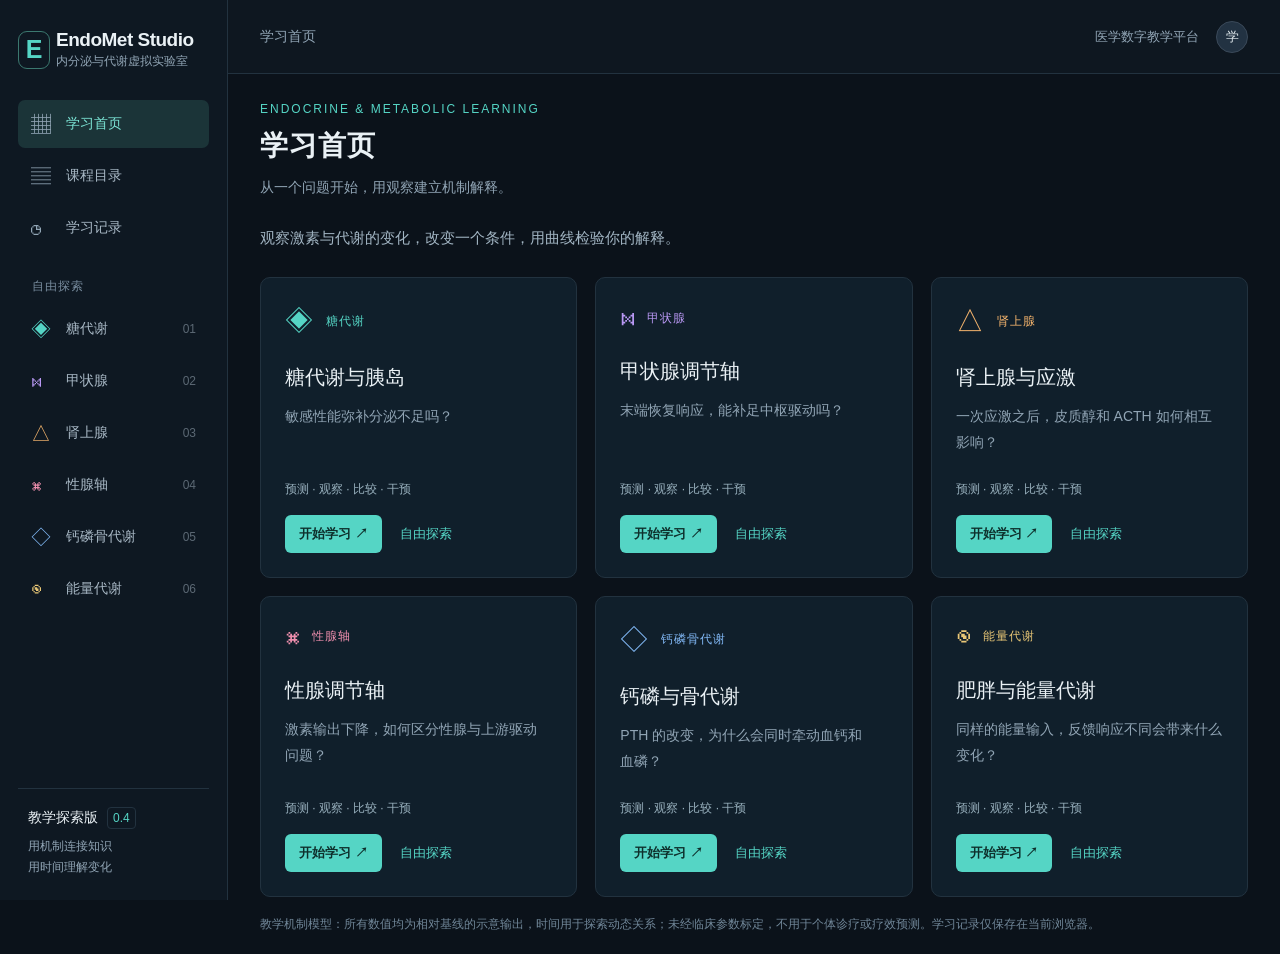
==== commit 01311d16: "Connect organ selection to teaching mechanisms and adopt virtual lab name" ====
--- a/index.html
+++ b/index.html
@@ -1,3 +1,3 @@
 <!doctype html>
-<html lang="zh-CN"><head><meta charset="UTF-8"><meta name="viewport" content="width=device-width, initial-scale=1"><meta name="description" content="探索内分泌与代谢的动态机制、反馈回路和时间演化。"><title>EndoMet Studio · 内分泌与代谢实验室</title><link rel="icon" type="image/svg+xml" href="data:image/svg+xml,%3Csvg xmlns='http://www.w3.org/2000/svg' viewBox='0 0 40 40'%3E%3Crect width='40' height='40' rx='10' fill='%2313212d'/%3E%3Cpath d='M11 10h18M11 20h13M11 30h18M11 10v20' stroke='%2355d5c5' stroke-width='4' fill='none'/%3E%3C/svg%3E"><link rel="stylesheet" href="./styles.css"><link rel="stylesheet" href="./anatomy.css"><link rel="stylesheet" href="./workspace.css"><script type="importmap">{"imports":{"three":"./vendor/three.module.js"}}</script></head>
+<html lang="zh-CN"><head><meta charset="UTF-8"><meta name="viewport" content="width=device-width, initial-scale=1"><meta name="description" content="探索内分泌与代谢的动态机制、反馈回路和时间演化。"><title>EndoMet Studio · 内分泌与代谢虚拟实验室</title><link rel="icon" type="image/svg+xml" href="data:image/svg+xml,%3Csvg xmlns='http://www.w3.org/2000/svg' viewBox='0 0 40 40'%3E%3Crect width='40' height='40' rx='10' fill='%2313212d'/%3E%3Cpath d='M11 10h18M11 20h13M11 30h18M11 10v20' stroke='%2355d5c5' stroke-width='4' fill='none'/%3E%3C/svg%3E"><link rel="stylesheet" href="./styles.css"><link rel="stylesheet" href="./anatomy.css"><link rel="stylesheet" href="./workspace.css"><script type="importmap">{"imports":{"three":"./vendor/three.module.js"}}</script></head>
 <body><div id="app"></div><script type="module" src="./app.js"></script></body></html>
--- a/styles.css
+++ b/styles.css
@@ -1,6 +1,6 @@
 :root{color-scheme:dark;--bg:#0b121a;--surface:#101c27;--surface2:#152330;--line:#22323f;--text:#eaf1f5;--muted:#91a5b5;--mint:#55d5c5;--accent:var(--mint);font-family:Inter,-apple-system,BlinkMacSystemFont,"PingFang SC","Microsoft YaHei",sans-serif;font-size:16px}
 *{box-sizing:border-box}body{margin:0;background:var(--bg);color:var(--text)}button,input,select{font:inherit}button,a,input,select{outline-offset:4px}button{cursor:pointer}button{color:inherit}button:disabled{cursor:default;opacity:.5}a{color:var(--mint);text-decoration:none}a:hover{text-decoration:underline}button{border:0;background:none}svg{display:block}p{line-height:1.75}h1,h2,h3,p{margin:0}button:focus-visible,a:focus-visible,input:focus-visible,select:focus-visible{outline:2px solid var(--mint)}
-.shell{display:grid;grid-template-columns:228px minmax(0,1fr);min-height:100vh}.sidebar{border-right:1px solid var(--line);padding:29px 18px 22px;display:flex;flex-direction:column;background:#0e1822;position:sticky;top:0;height:100vh}.brand{display:flex;align-items:center;gap:6px;padding:0 0 30px}.brand-symbol{flex:0 0 32px;width:32px;height:38px;border:1px solid #3b786f;color:var(--mint);font-size:25px;font-weight:700;display:grid;place-items:center;border-radius:9px}.brand-name{font-size:19px;letter-spacing:-.5px;font-weight:650;white-space:nowrap}.brand small{display:block;white-space:nowrap;font-size:12px;color:var(--muted);letter-spacing:1px;margin-top:2px}.nav-label{font-size:12px;letter-spacing:1.5px;color:#788c9e;padding:22px 14px 10px}.side-button{display:flex;align-items:center;gap:12px;text-align:left;width:100%;padding:14px 13px;border-radius:7px;color:#a8b8c5;margin-bottom:4px;font-size:14px}.side-button:hover{background:#172633}.side-button.active{background:#1b3438;color:#7ce5d6}.side-icon{font-size:20px;line-height:1;width:23px;color:var(--color,var(--muted))}.side-num{margin-left:auto;font-size:12px;opacity:.5}.sidebar-bottom{margin-top:auto;border-top:1px solid var(--line);padding:18px 10px 0}.sidebar-bottom p{font-size:12px;color:var(--muted)}.edition{display:flex;align-items:center;gap:9px;font-size:14px;margin-bottom:7px}.edition span{padding:3px 5px;border:1px solid var(--line);border-radius:4px;font-size:12px;color:var(--mint)}
+.shell{display:grid;grid-template-columns:228px minmax(0,1fr);min-height:100vh}.sidebar{border-right:1px solid var(--line);padding:29px 18px 22px;display:flex;flex-direction:column;background:#0e1822;position:sticky;top:0;height:100vh}.brand{display:flex;align-items:center;gap:6px;padding:0 0 30px}.brand-symbol{flex:0 0 32px;width:32px;height:38px;border:1px solid #3b786f;color:var(--mint);font-size:25px;font-weight:700;display:grid;place-items:center;border-radius:9px}.brand-name{font-size:19px;letter-spacing:-.5px;font-weight:650;white-space:nowrap}.brand small{display:block;white-space:nowrap;font-size:12px;color:var(--muted);letter-spacing:0;margin-top:2px}.nav-label{font-size:12px;letter-spacing:1.5px;color:#788c9e;padding:22px 14px 10px}.side-button{display:flex;align-items:center;gap:12px;text-align:left;width:100%;padding:14px 13px;border-radius:7px;color:#a8b8c5;margin-bottom:4px;font-size:14px}.side-button:hover{background:#172633}.side-button.active{background:#1b3438;color:#7ce5d6}.side-icon{font-size:20px;line-height:1;width:23px;color:var(--color,var(--muted))}.side-num{margin-left:auto;font-size:12px;opacity:.5}.sidebar-bottom{margin-top:auto;border-top:1px solid var(--line);padding:18px 10px 0}.sidebar-bottom p{font-size:12px;color:var(--muted)}.edition{display:flex;align-items:center;gap:9px;font-size:14px;margin-bottom:7px}.edition span{padding:3px 5px;border:1px solid var(--line);border-radius:4px;font-size:12px;color:var(--mint)}
 .main{min-width:0}.topbar{height:74px;border-bottom:1px solid var(--line);display:flex;align-items:center;justify-content:space-between;padding:0 32px;background:#0e1720}.breadcrumb{font-size:14px;color:var(--muted)}.breadcrumb b{font-weight:500;color:var(--text);margin-left:10px}.top-meta{display:flex;align-items:center;gap:17px;font-size:13px;color:var(--muted)}.avatar{display:grid;place-items:center;width:32px;height:32px;border:1px solid #3a4959;border-radius:50%;font-size:13px;background:#223242;color:#e3ebef}.mobile-menu{display:none}.content{max-width:1710px;margin:auto;padding:28px 32px 20px}.section-top{display:flex;justify-content:space-between;align-items:center;margin-bottom:24px;gap:16px}.eyebrow{font-size:12px;letter-spacing:2px;color:var(--accent);margin-bottom:9px}.section-top h1{font-size:28px;letter-spacing:1px;font-weight:600}.subtitle{font-size:14px;color:var(--muted);margin-top:8px}.chip{font-size:12px;border:1px solid var(--line);padding:7px 11px;border-radius:6px;color:var(--muted);white-space:nowrap}.tabs{display:flex;gap:27px;border-bottom:1px solid var(--line);margin-bottom:22px;overflow:auto}.tab{font-size:14px;color:var(--muted);padding:0 0 14px;white-space:nowrap;border-bottom:2px solid transparent}.tab.active{border-color:var(--mint);color:var(--text)}
 .lab-grid{display:grid;grid-template-columns:minmax(0,1fr) 288px;gap:20px}.stage-column{min-width:0}.mission-bar{display:flex;gap:15px;align-items:center;padding:17px 19px;border:1px solid var(--line);border-radius:10px;background:#12212b;margin-bottom:15px}.mission-number{height:36px;min-width:36px;display:grid;place-items:center;background:#22403f;color:var(--mint);border-radius:6px;font-size:14px}.mission-bar small{display:block;color:var(--muted);font-size:12px;margin-bottom:6px}.mission-bar strong{font-size:16px;font-weight:500;line-height:1.5}.mission-go{margin-left:auto;min-width:28px;font-size:20px;color:var(--mint)}
 .scene-wrap{position:relative;height:420px;min-width:0;overflow:hidden;background:radial-gradient(ellipse at 50% 44%,#1b303c 0,#12212d 43%,#101b26 75%);border:1px solid var(--line);border-radius:10px}.scene-wrap:before{content:"";position:absolute;inset:0;pointer-events:none;background-image:linear-gradient(#718da508 1px,transparent 1px),linear-gradient(90deg,#718da508 1px,transparent 1px);background-size:30px 30px}.scene{position:absolute;inset:20px 0 52px}.scene canvas{display:block}.scene-top{position:absolute;z-index:2;left:18px;right:18px;top:15px;display:flex;align-items:center;justify-content:space-between;pointer-events:none}.scene-caption{font-size:12px;color:#8197a7;letter-spacing:1px}.scene-mode{pointer-events:all;border:1px solid #38505f;border-radius:5px;padding:6px 9px;font-size:12px;background:#14232cc9;color:#bad1dd}.scene-bottom{position:absolute;bottom:15px;left:18px;right:18px;display:flex;align-items:center;justify-content:space-between;gap:9px;font-size:12px;color:var(--muted)}.legend{display:flex;align-items:center;gap:12px}.legend i{display:inline-block;width:17px;height:2px;margin-right:6px;vertical-align:middle;background:var(--accent)}.legend i.inhibit{background:#b998f4}.icon-btn{border:1px solid #3b5060;padding:6px 9px;border-radius:5px;color:#bccfdc;font-size:12px}.node-label{position:absolute;z-index:1;transform:translate(-50%,0);text-align:center;white-space:nowrap;padding:5px 7px;border-radius:6px;background:#12232dcf;max-width:150px}.node-label strong{font-size:13px;font-weight:500;display:block;line-height:1.7}.node-label .node-reading{font-size:12px;font-variant-numeric:tabular-nums;color:var(--accent)}.node-index{display:none}.node-label.selected{box-shadow:0 0 0 1px var(--accent);background:#1a343f}.scene-fallback{margin:90px auto;max-width:70%;line-height:1.8;color:var(--muted)}
--- a/anatomy.css
+++ b/anatomy.css
@@ -23,3 +23,8 @@
 .anatomy-scale small{font-size:9px;color:#8e9da5;letter-spacing:.06em}
 .anatomy-compass[hidden],.anatomy-scale[hidden]{display:none}
 .anatomy-structure:disabled{opacity:.45;cursor:default}
+.anatomy-mechanism{border-block:1px solid #35434c;padding:16px 0;margin:16px 0}
+.anatomy-mechanism h3{margin:0 0 8px;color:#8ebeb5}.anatomy-mechanism>strong{display:block;font-size:14px;font-weight:500;line-height:1.6}.anatomy-mechanism p{margin:10px 0;font-size:12px}
+.anatomy-reading{display:grid;gap:7px;padding:12px;background:#18312f;border-radius:7px;font-size:12px;color:#b4d5cd}.anatomy-reading b{font-size:25px;font-weight:500;font-variant-numeric:tabular-nums}.anatomy-reading small{font-size:11px;font-weight:400;color:#9bb7b3}
+.anatomy-mechanism ul{padding-left:16px;margin:14px 0;font-size:12px;line-height:1.9;color:#adbdc8}.anatomy-mechanism li+li{margin-top:6px}.anatomy-mechanism em{font-style:normal;color:#85c6b6;white-space:nowrap}.anatomy-mechanism button{display:block;font-size:12px;margin-top:12px;white-space:nowrap}.anatomy-mechanism .primary-btn{width:100%;padding:10px}
+@media(min-width:761px) and (min-height:700px){.anatomy-stage{position:sticky;top:18px}}
